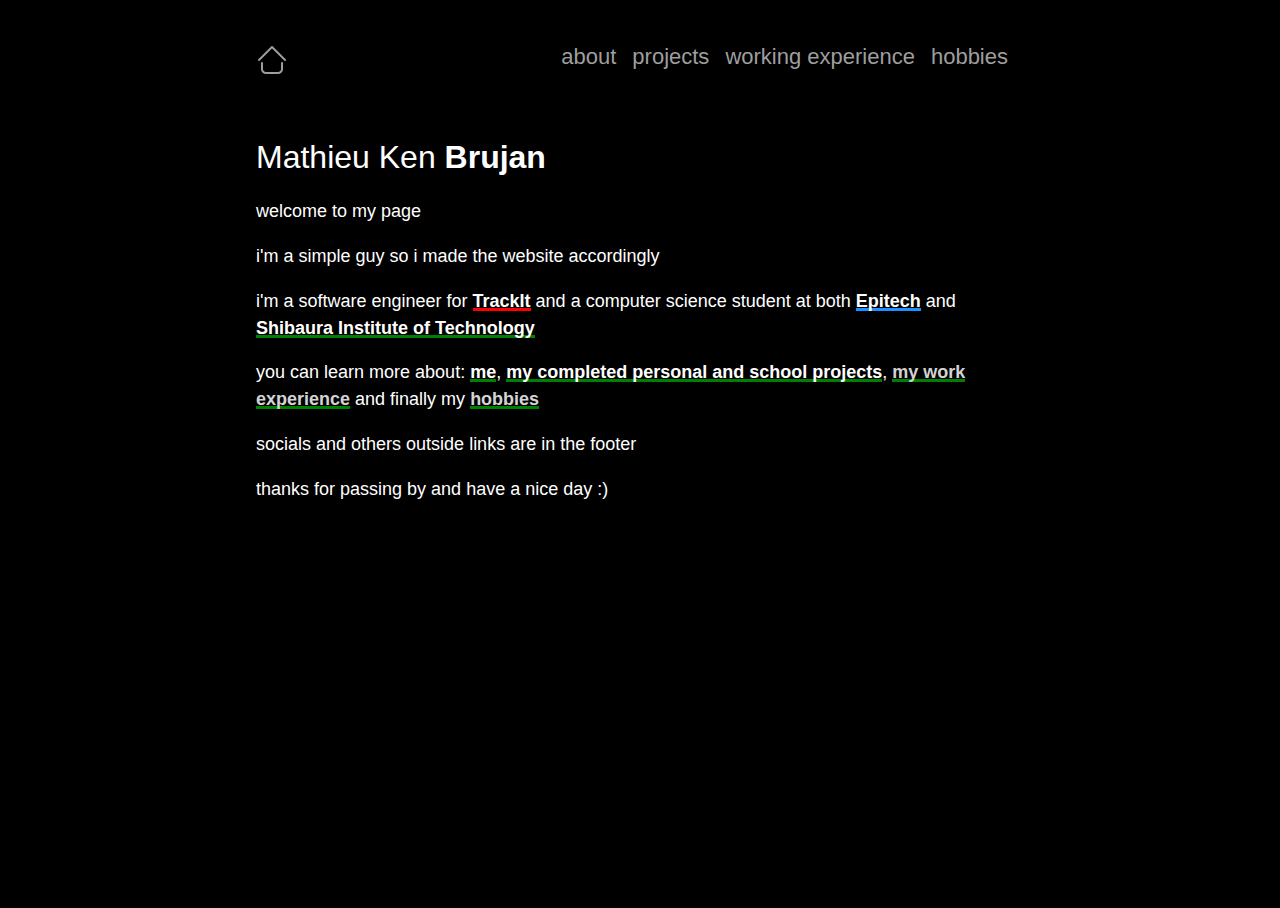
==== about.html @ 86c236be "feat: add projects part and redone linking + margins" ====
<!doctype html>
<html lang="en">
  <head>
    <meta charset="utf-8" />
    <title>Mathieu Ken Brujan</title>
    <style>
      @import url(styles.css);
    </style>
  </head>
  <body>
    <header>
      <a href="./index.html"><img src="./images/home.png" alt="home" /></a>
      <nav>
        <ul>
          <li><a href="./about.html">about</a></li>
          <li><a href="./projects.html">projects</a></li>
          <li><a href="./working_experience.html">working experience</a></li>
          <li><a href="./hobbies.html">hobbies</a></li>
        </ul>
      </nav>
    </header>
    <div id="content">
      <section class="homepage">
        <h1>Mathieu Ken <b>Brujan</b></h1>
        <p>welcome to my page</p>
        <p>i'm a simple guy so i made the website accordingly</p>
        <p>
          i'm a software engineer for
          <a id="trackit" href="https://trackit.io/">TrackIt</a> and a computer
          science student at both
          <a id="epitech" href="https://www.epitech.eu/">Epitech</a> and
          <a href="https://www.shibaura-it.ac.jp/en/index.html"
            >Shibaura Institute of Technology</a
          >
        </p>
        <p>
          you can learn more about: <a href="https://hello.io">me</a>,
          <a href="./projects.html">my completed personal and school projects</a
          >, <a href="">my work experience</a> and finally my
          <a href="">hobbies</a>
        </p>
        <p>socials and others outside links are in the footer</p>
        <p>thanks for passing by and have a nice day :)</p>
      </section>
    </div>
  </body>
</html>
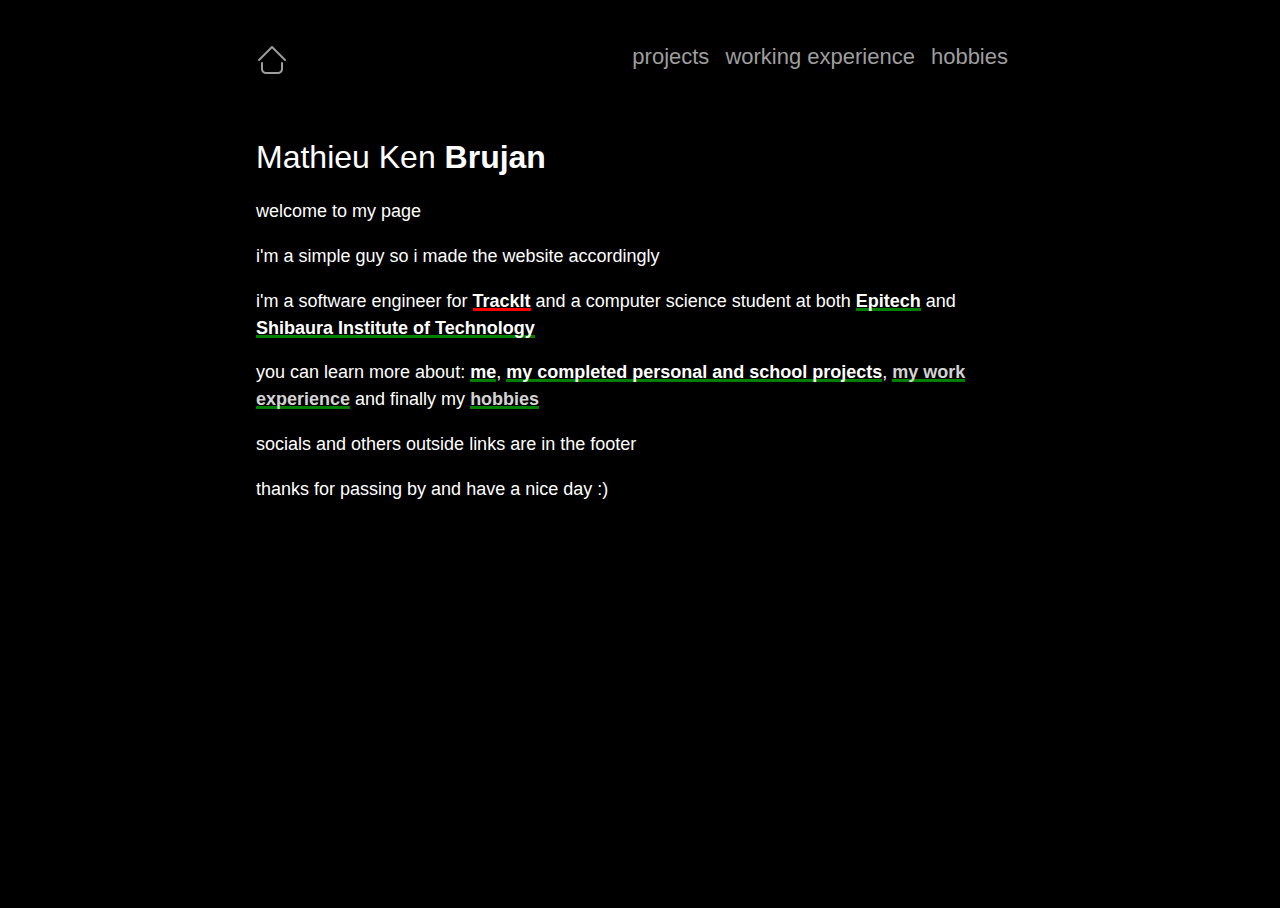
==== commit f62687ae: "feat: add working experience" ====
--- a/about.html
+++ b/about.html
@@ -12,7 +12,6 @@
       <a href="./index.html"><img src="./images/home.png" alt="home" /></a>
       <nav>
         <ul>
-          <li><a href="./about.html">about</a></li>
           <li><a href="./projects.html">projects</a></li>
           <li><a href="./working_experience.html">working experience</a></li>
           <li><a href="./hobbies.html">hobbies</a></li>
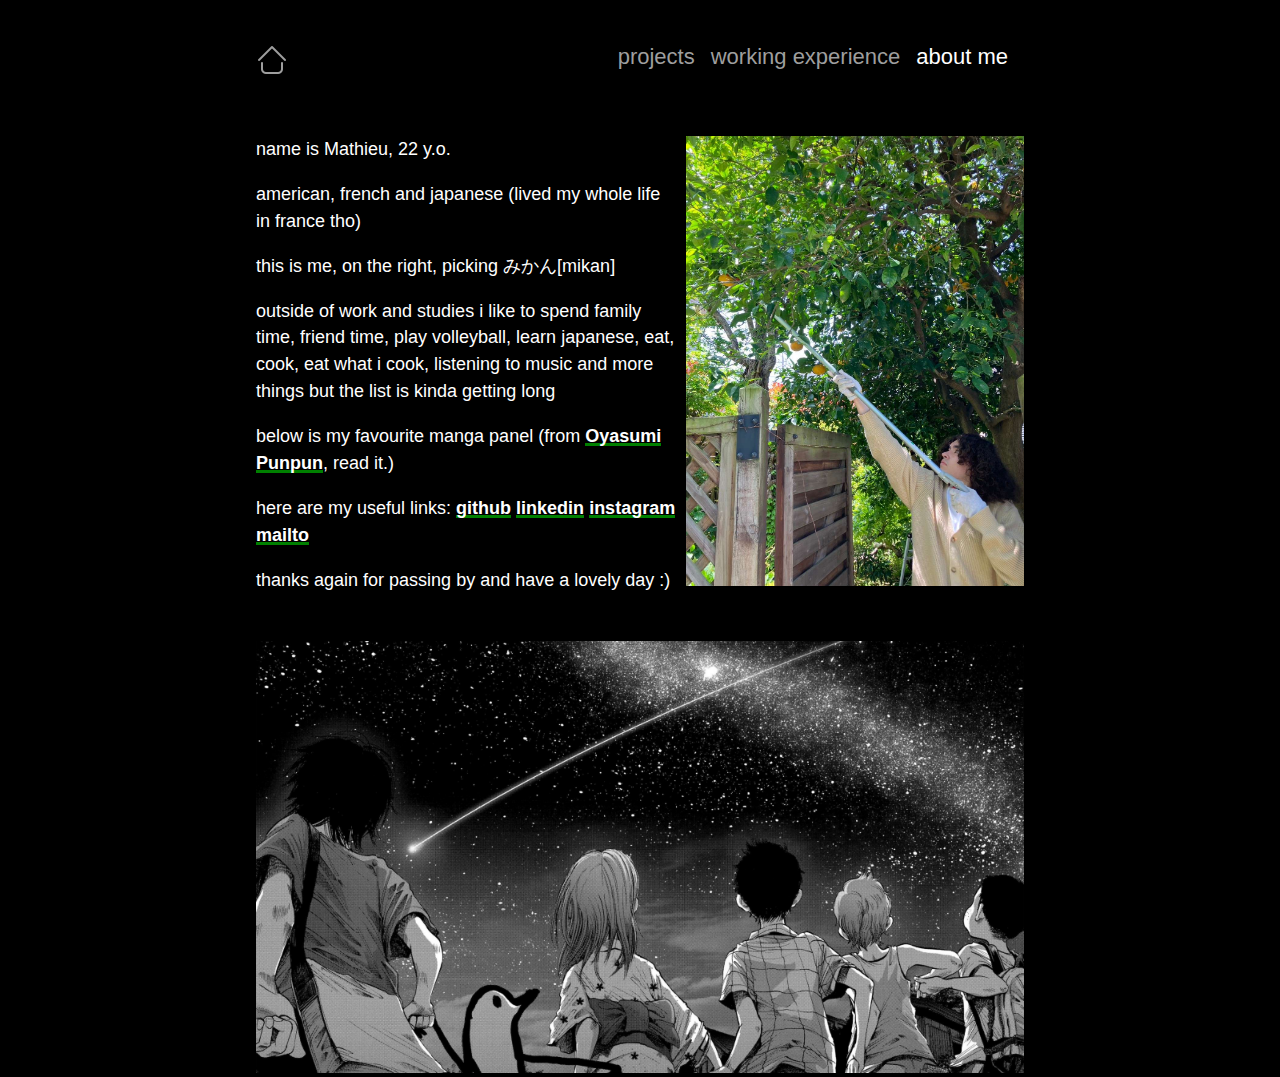
==== commit 017386d0: "feat: about me" ====
--- a/about.html
+++ b/about.html
@@ -14,32 +14,38 @@
         <ul>
           <li><a href="./projects.html">projects</a></li>
           <li><a href="./working_experience.html">working experience</a></li>
-          <li><a href="./hobbies.html">hobbies</a></li>
+          <li><a id="current" href="./about.html">about me</a></li>
         </ul>
       </nav>
     </header>
     <div id="content">
       <section class="homepage">
-        <h1>Mathieu Ken <b>Brujan</b></h1>
-        <p>welcome to my page</p>
-        <p>i'm a simple guy so i made the website accordingly</p>
+        <img class="me" src="images/me.jpg" alt="me" />
+        <p>name is Mathieu, 22 y.o.</p>
+        <p>american, french and japanese (lived my whole life in france tho)</p>
+        <p>this is me, on the right, picking みかん[mikan]</p>
         <p>
-          i'm a software engineer for
-          <a id="trackit" href="https://trackit.io/">TrackIt</a> and a computer
-          science student at both
-          <a id="epitech" href="https://www.epitech.eu/">Epitech</a> and
-          <a href="https://www.shibaura-it.ac.jp/en/index.html"
-            >Shibaura Institute of Technology</a
-          >
+          outside of work and studies i like to spend family time, friend time,
+          play volleyball, learn japanese, eat, cook, eat what i cook, listening
+          to music and more things but the list is kinda getting long
         </p>
         <p>
-          you can learn more about: <a href="https://hello.io">me</a>,
-          <a href="./projects.html">my completed personal and school projects</a
-          >, <a href="">my work experience</a> and finally my
-          <a href="">hobbies</a>
+          below is my favourite manga panel (from
+          <a href="https://www.amazon.co.jp/-/en/Inio-Asano/dp/1421586207"
+            >Oyasumi Punpun</a
+          >, read it.)
         </p>
-        <p>socials and others outside links are in the footer</p>
-        <p>thanks for passing by and have a nice day :)</p>
+        <p>
+          here are my useful links:
+          <a href="https://github.com/Tomeiru">github</a>
+          <a href="https://linkedin.com/in/mathieu-brujan-ba1233205"
+            >linkedin</a
+          >
+          <a href="https://www.instagram.com/mathieu.brjn">instagram</a>
+          <a href="mailto:mathieu.brujan@epitech.eu">mailto</a>
+        </p>
+        <p>thanks again for passing by and have a lovely day :)</p>
+        <img class="punpun" src="images/punpun.png" alt="punpun" />
       </section>
     </div>
   </body>
